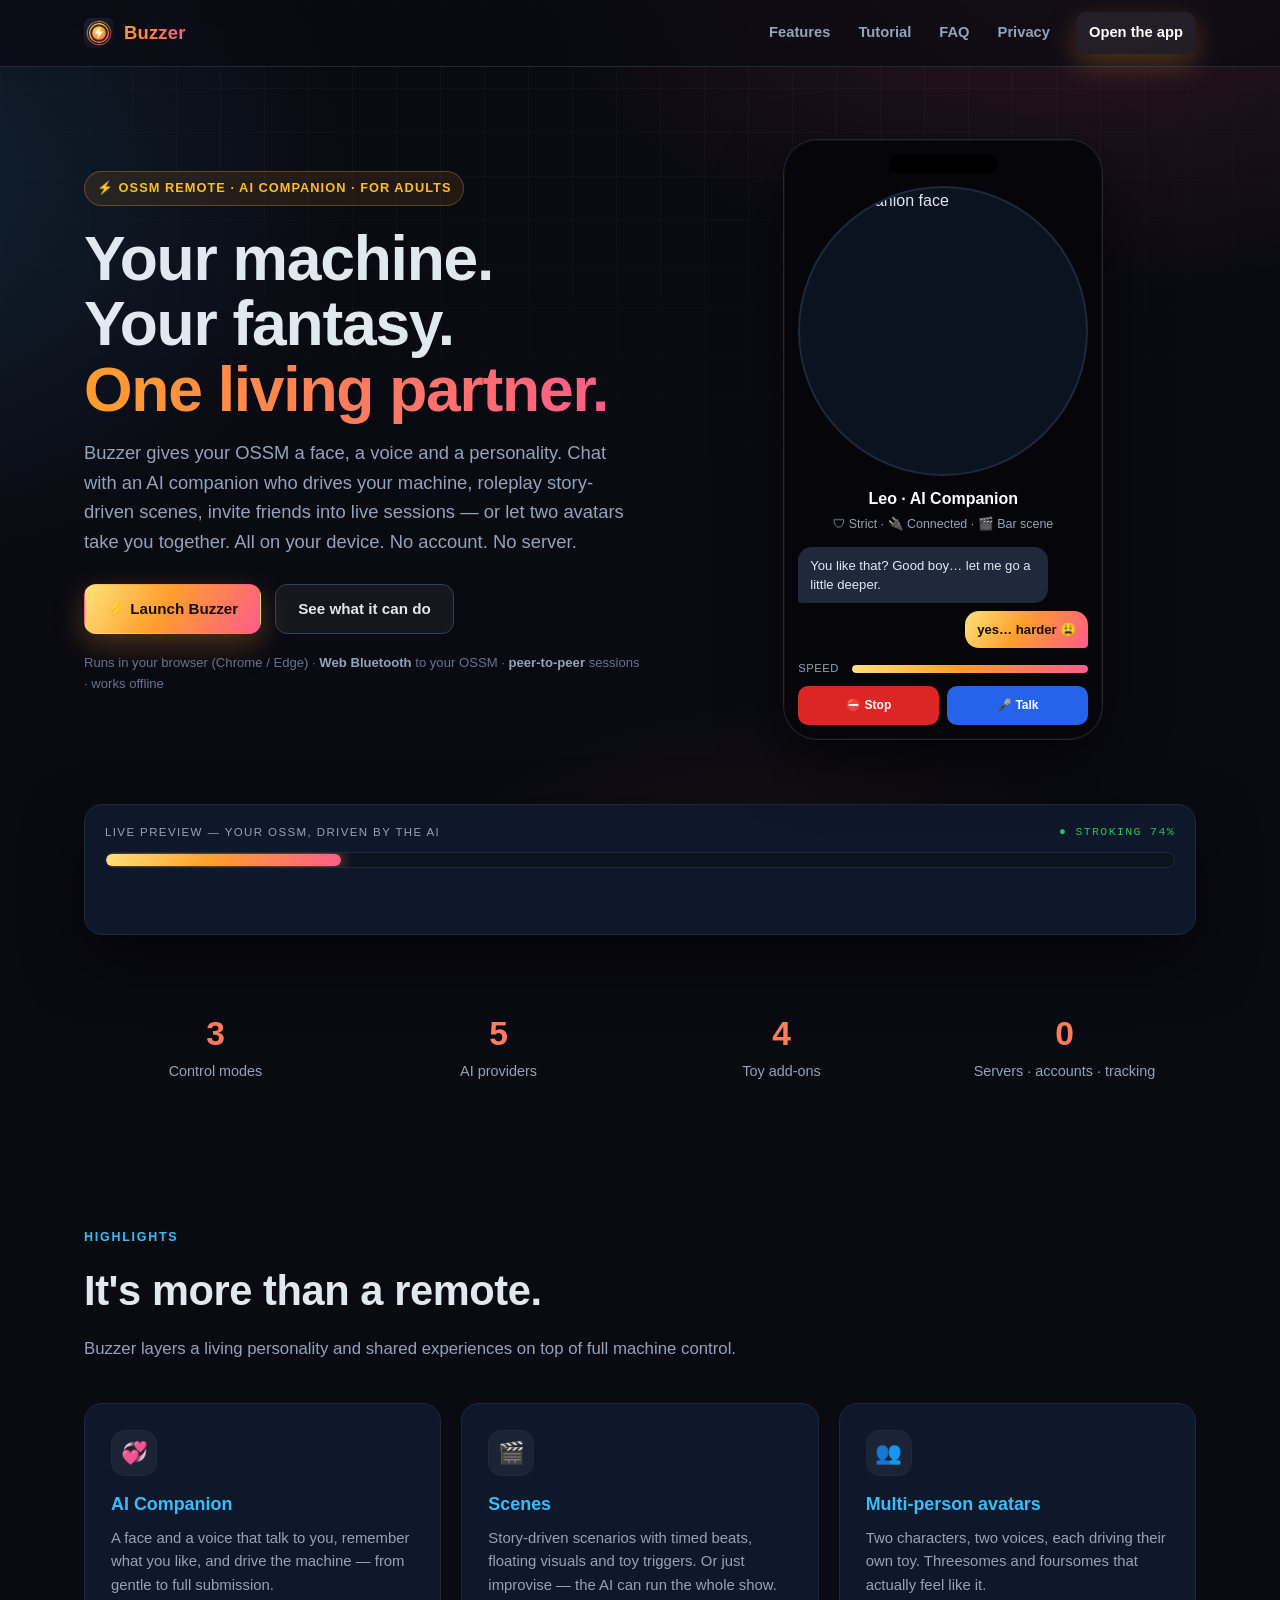
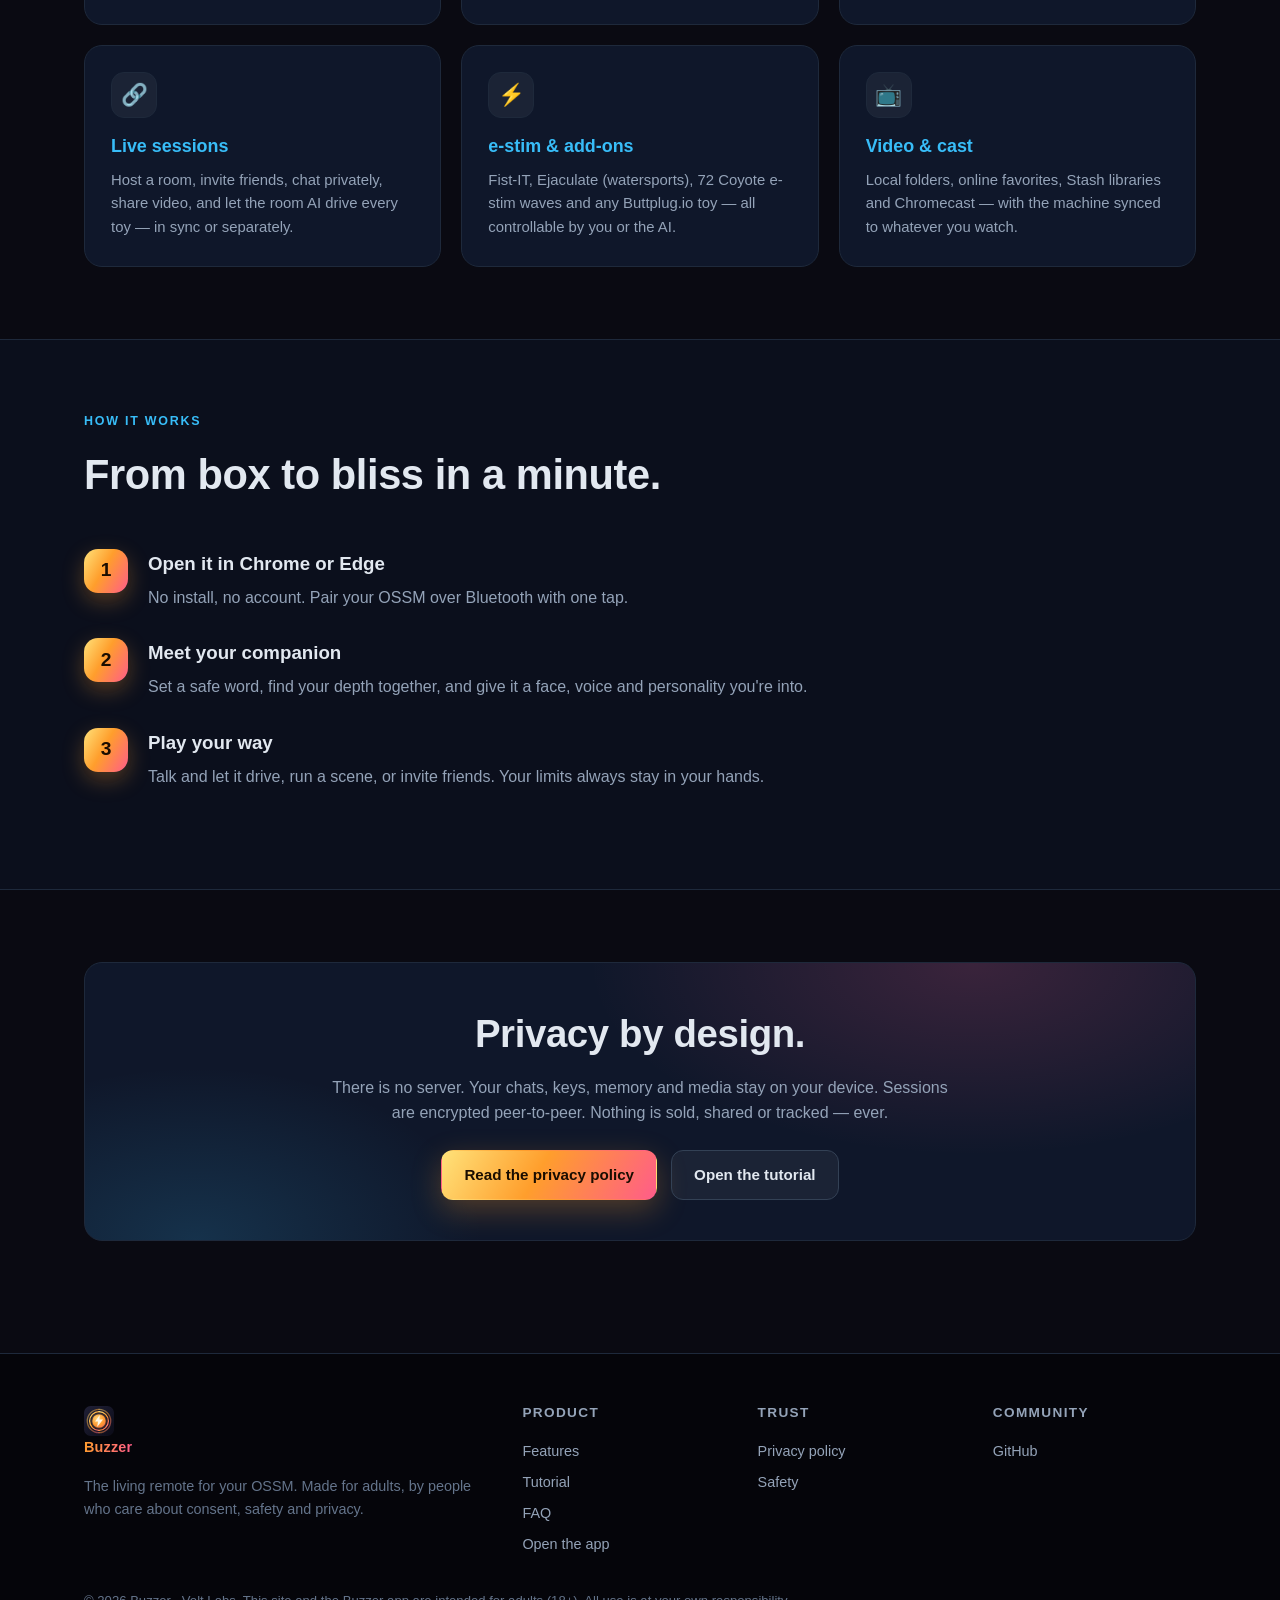
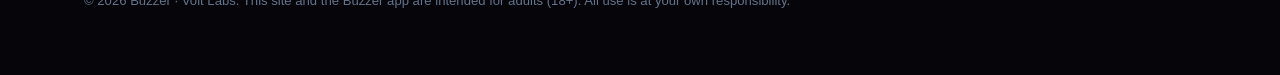
==== buzzer-home/index.html @ c7a8fff9 "Add Buzzer marketing site: landing, features, tutorial, FAQ, privacy" ====
<!DOCTYPE html>
<html lang="en">
<head>
<meta charset="UTF-8" />
<meta name="viewport" content="width=device-width, initial-scale=1.0" />
<meta name="theme-color" content="#0a0a12" />
<title>Buzzer — OSSM Remote · AI Companion · Scenes · Sessions</title>
<meta name="description" content="Buzzer turns your OSSM sex machine into a living partner — an AI companion with a face and voice, story-driven scenes, multi-person avatars, live sessions with friends, e-stim and more. Private, local, no server." />
<link rel="icon" href="assets/img/buzzer-icon.svg" type="image/svg+xml" />
<link rel="apple-touch-icon" href="assets/img/buzzer-icon-512x512.png" />
<link rel="stylesheet" href="assets/style.css" />
</head>
<body>
<div class="bg-aurora"></div>
<div class="bg-grid"></div>

<nav class="nav">
  <div class="nav-inner">
    <a class="brand" href="index.html">
      <img src="assets/img/buzzer-icon.svg" alt="Buzzer icon" />
      <span class="brand-text">Buzzer</span>
    </a>
    <div class="nav-links">
      <a href="features.html">Features</a>
      <a href="help.html">Tutorial</a>
      <a href="faq.html">FAQ</a>
      <a href="privacy.html">Privacy</a>
      <a class="btn btn-primary btn-sm nav-cta" href="../Buzzer/index.html">Open the app</a>
    </div>
    <button class="nav-toggle" type="button" aria-label="Menu">☰</button>
  </div>
</nav>

<header class="hero">
  <div class="wrap hero-grid">
    <div>
      <span class="eyebrow">⚡ OSSM remote · AI companion · for adults</span>
      <h1>Your machine.<br />Your fantasy.<br /><span class="grad">One living partner.</span></h1>
      <p class="lede">Buzzer gives your OSSM a face, a voice and a personality. Chat with an AI companion who drives your machine, roleplay story-driven scenes, invite friends into live sessions — or let two avatars take you together. All on your device. No account. No server.</p>
      <div class="hero-ctas">
        <a class="btn btn-primary" href="../Buzzer/index.html">⚡ Launch Buzzer</a>
        <a class="btn btn-ghost" href="features.html">See what it can do</a>
      </div>
      <p class="hero-note">Runs in your browser (Chrome / Edge) · <b>Web Bluetooth</b> to your OSSM · <b>peer-to-peer</b> sessions · works offline</p>
    </div>

    <div class="mock-stage">
      <div class="phone reveal in">
        <div class="notch"></div>
        <div class="mock-face">
          <img src="https://api.dicebear.com/9.x/lorelei/svg?seed=Noah&hairColor=f6d365&skinColor=ffd9b3&glassesProbability=0&hairAccessoriesProbability=0" alt="AI companion face" />
        </div>
        <div class="mock-name">Leo · AI Companion</div>
        <div class="mock-meta">🛡 Strict · 🔌 Connected · 🎬 Bar scene</div>
        <div class="mock-chat">
          <div class="bubble ai">You like that? Good boy… let me go a little deeper.</div>
          <div class="bubble me">yes… harder 😩</div>
        </div>
        <div class="mock-slider">
          <span class="lbl">Speed</span>
          <div class="mock-track"><div class="mock-fill"></div></div>
        </div>
        <div class="mock-btn-row">
          <div class="mock-btn stop">⛔ Stop</div>
          <div class="mock-btn go">🎤 Talk</div>
        </div>
      </div>
    </div>
  </div>
</header>

<!-- Animated "play session" attention grabber -->
<section class="wrap">
  <div class="rail-demo reveal">
    <div class="cap"><span>Live preview — your OSSM, driven by the AI</span><b>● stroking 74%</b></div>
    <div class="rail-track"><div class="rail-piston"></div></div>
    <div class="wave-row"><span></span><span></span><span></span><span></span><span></span><span></span><span></span><span></span><span></span><span></span><span></span><span></span><span></span><span></span><span></span><span></span><span></span><span></span><span></span><span></span><span></span><span></span><span></span><span></span><span></span><span></span><span></span><span></span><span></span><span></span><span></span><span></span><span></span><span></span><span></span><span></span><span></span><span></span><span></span><span></span></div>
  </div>
</section>

<section class="section">
  <div class="wrap">
    <div class="stat-strip reveal">
      <div class="stat"><div class="num">3</div><div class="lbl">Control modes</div></div>
      <div class="stat"><div class="num">5</div><div class="lbl">AI providers</div></div>
      <div class="stat"><div class="num">4</div><div class="lbl">Toy add-ons</div></div>
      <div class="stat"><div class="num">0</div><div class="lbl">Servers · accounts · tracking</div></div>
    </div>
  </div>
</section>

<section class="section">
  <div class="wrap">
    <div class="section-head reveal">
      <div class="kicker">Highlights</div>
      <h2>It's more than a remote.</h2>
      <p class="lede">Buzzer layers a living personality and shared experiences on top of full machine control.</p>
    </div>
    <div class="grid cols-3">
      <a class="card feature reveal" href="features.html#companion">
        <div class="ico">💞</div><h3>AI Companion</h3>
        <p>A face and a voice that talk to you, remember what you like, and drive the machine — from gentle to full submission.</p>
      </a>
      <a class="card feature reveal" href="features.html#scenes">
        <div class="ico">🎬</div><h3>Scenes</h3>
        <p>Story-driven scenarios with timed beats, floating visuals and toy triggers. Or just improvise — the AI can run the whole show.</p>
      </a>
      <a class="card feature reveal" href="features.html#cast">
        <div class="ico">👥</div><h3>Multi-person avatars</h3>
        <p>Two characters, two voices, each driving their own toy. Threesomes and foursomes that actually feel like it.</p>
      </a>
      <a class="card feature reveal" href="features.html#sessions">
        <div class="ico">🔗</div><h3>Live sessions</h3>
        <p>Host a room, invite friends, chat privately, share video, and let the room AI drive every toy — in sync or separately.</p>
      </a>
      <a class="card feature reveal" href="features.html#addons">
        <div class="ico">⚡</div><h3>e-stim &amp; add-ons</h3>
        <p>Fist-IT, Ejaculate (watersports), 72 Coyote e-stim waves and any Buttplug.io toy — all controllable by you or the AI.</p>
      </a>
      <a class="card feature reveal" href="features.html#video">
        <div class="ico">📺</div><h3>Video &amp; cast</h3>
        <p>Local folders, online favorites, Stash libraries and Chromecast — with the machine synced to whatever you watch.</p>
      </a>
    </div>
  </div>
</section>

<section class="section alt">
  <div class="wrap">
    <div class="section-head reveal">
      <div class="kicker">How it works</div>
      <h2>From box to bliss in a minute.</h2>
    </div>
    <div class="steps reveal">
      <div class="step"><h3>Open it in Chrome or Edge</h3><p>No install, no account. Pair your OSSM over Bluetooth with one tap.</p></div>
      <div class="step"><h3>Meet your companion</h3><p>Set a safe word, find your depth together, and give it a face, voice and personality you're into.</p></div>
      <div class="step"><h3>Play your way</h3><p>Talk and let it drive, run a scene, or invite friends. Your limits always stay in your hands.</p></div>
    </div>
  </div>
</section>

<section class="section">
  <div class="wrap">
    <div class="banner reveal">
      <h2>Privacy by design.</h2>
      <p>There is no server. Your chats, keys, memory and media stay on your device. Sessions are encrypted peer-to-peer. Nothing is sold, shared or tracked — ever.</p>
      <div class="hero-ctas" style="justify-content:center;">
        <a class="btn btn-primary" href="privacy.html">Read the privacy policy</a>
        <a class="btn btn-ghost" href="help.html">Open the tutorial</a>
      </div>
    </div>
  </div>
</section>

<footer class="footer">
  <div class="wrap">
    <div class="footer-grid">
      <div>
        <a class="brand" href="index.html"><img src="assets/img/buzzer-icon.svg" alt="Buzzer icon" /><span class="brand-text">Buzzer</span></a>
        <p style="color:#64748b;font-size:.9rem;max-width:30em;margin-top:12px;">The living remote for your OSSM. Made for adults, by people who care about consent, safety and privacy.</p>
      </div>
      <div>
        <h4>Product</h4>
        <a href="features.html">Features</a>
        <a href="help.html">Tutorial</a>
        <a href="faq.html">FAQ</a>
        <a href="../Buzzer/index.html">Open the app</a>
      </div>
      <div>
        <h4>Trust</h4>
        <a href="privacy.html">Privacy policy</a>
        <a href="faq.html#safety">Safety</a>
      </div>
      <div>
        <h4>Community</h4>
        <a href="https://github.com/MarcoB979/Buzzer" target="_blank" rel="noopener">GitHub</a>
      </div>
    </div>
    <div class="fine">© <span data-year>2026</span> Buzzer · Volt Labs. This site and the Buzzer app are intended for adults (18+). All use is at your own responsibility.</div>
  </div>
</footer>

<script src="assets/site.js"></script>
</body>
</html>
---- buzzer-home/assets/style.css ----
/* ============================================================================
   Buzzer — landing site stylesheet
   Same DNA as the app: dark, neon, rounded, glowing.
   ========================================================================== */

:root {
  --bg: #0a0a12;
  --bg-deep: #05050a;
  --panel: #0f172a;
  --panel-2: #111827;
  --border: #1e293b;
  --border-soft: #334155;
  --text: #e2e8f0;
  --muted: #94a3b8;
  --accent: #38bdf8;
  --blue: #2563eb;
  --amber: #fbbf24;
  --orange: #ff9e2c;
  --pink: #ff5c8a;
  --green: #22c55e;
  --red: #dc2626;
  --grad-brand: linear-gradient(120deg, #ffe27a 0%, #ff9e2c 45%, #ff5c8a 100%);
  --grad-text: linear-gradient(100deg, #ff9e2c 0%, #ff5c8a 100%);
  --radius: 18px;
  --radius-sm: 12px;
  --shadow: 0 24px 60px rgba(0, 0, 0, 0.6);
  --glow-blue: 0 0 24px rgba(56, 189, 248, 0.35);
  --glow-pink: 0 0 24px rgba(255, 92, 138, 0.35);
  --maxw: 1160px;
}

* { box-sizing: border-box; }
html { scroll-behavior: smooth; }

body {
  margin: 0;
  font-family: 'Segoe UI', Tahoma, Geneva, Verdana, sans-serif;
  background-color: var(--bg);
  color: var(--text);
  line-height: 1.6;
  -webkit-font-smoothing: antialiased;
  overflow-x: hidden;
}

/* Animated aurora background */
.bg-aurora {
  position: fixed;
  inset: 0;
  z-index: -2;
  background:
    radial-gradient(60rem 40rem at 85% -10%, rgba(255, 92, 138, 0.16), transparent 60%),
    radial-gradient(50rem 40rem at -10% 20%, rgba(56, 189, 248, 0.14), transparent 60%),
    radial-gradient(40rem 30rem at 60% 110%, rgba(255, 158, 44, 0.10), transparent 60%),
    var(--bg);
}
.bg-grid {
  position: fixed;
  inset: 0;
  z-index: -1;
  background-image:
    linear-gradient(rgba(255,255,255,0.025) 1px, transparent 1px),
    linear-gradient(90deg, rgba(255,255,255,0.025) 1px, transparent 1px);
  background-size: 44px 44px;
  mask-image: radial-gradient(ellipse 80% 60% at 50% 0%, #000 40%, transparent 100%);
}

a { color: var(--accent); text-decoration: none; }
a:hover { text-decoration: underline; }

.wrap { max-width: var(--maxw); margin: 0 auto; padding: 0 24px; }

/* ---------- Navigation ---------- */
.nav {
  position: sticky;
  top: 0;
  z-index: 50;
  backdrop-filter: blur(14px);
  -webkit-backdrop-filter: blur(14px);
  background: rgba(10, 10, 18, 0.72);
  border-bottom: 1px solid var(--border);
}
.nav-inner {
  max-width: var(--maxw);
  margin: 0 auto;
  padding: 12px 24px;
  display: flex;
  align-items: center;
  gap: 20px;
}
.brand {
  display: flex;
  align-items: center;
  gap: 10px;
  font-weight: 800;
  font-size: 1.15rem;
  color: #fff;
  letter-spacing: 0.2px;
  text-decoration: none;
}
.brand:hover { text-decoration: none; }
.brand img, .brand svg { height: 30px; width: 30px; display: block; }
.brand .mark { height: 34px; width: auto; }
.brand .brand-text {
  background: var(--grad-text);
  -webkit-background-clip: text;
  background-clip: text;
  color: transparent;
}
.nav-links {
  display: flex;
  gap: 4px;
  margin-left: auto;
  align-items: center;
}
.nav-links a {
  color: var(--muted);
  padding: 8px 12px;
  border-radius: 10px;
  font-size: 0.92rem;
  font-weight: 600;
}
.nav-links a:hover { color: #fff; background: rgba(255,255,255,0.06); text-decoration: none; }
.nav-links a.active { color: #fff; background: rgba(255,255,255,0.08); }
.nav-cta {
  margin-left: 10px;
}
.nav-toggle {
  display: none;
  margin-left: auto;
  background: rgba(255,255,255,0.06);
  border: 1px solid var(--border);
  color: #fff;
  border-radius: 10px;
  padding: 8px 12px;
  font-size: 1rem;
  cursor: pointer;
}

/* ---------- Buttons ---------- */
.btn {
  display: inline-flex;
  align-items: center;
  gap: 8px;
  padding: 12px 22px;
  border-radius: 12px;
  font-weight: 700;
  font-size: 0.95rem;
  border: 1px solid transparent;
  cursor: pointer;
  text-decoration: none;
  transition: transform 0.15s ease, box-shadow 0.2s ease, background 0.2s ease;
}
.btn:hover { text-decoration: none; transform: translateY(-2px); }
.btn-primary {
  background: var(--grad-brand);
  color: #1a0d00;
  box-shadow: 0 10px 30px rgba(255, 158, 44, 0.28);
}
.btn-primary:hover { box-shadow: 0 14px 36px rgba(255, 92, 138, 0.35); }
.btn-ghost {
  background: rgba(255,255,255,0.05);
  border-color: var(--border-soft);
  color: var(--text);
}
.btn-ghost:hover { background: rgba(255,255,255,0.1); }
.btn-sm { padding: 8px 16px; font-size: 0.85rem; border-radius: 10px; }

/* ---------- Hero ---------- */
.hero {
  padding: 72px 0 40px;
  position: relative;
}
.hero-grid {
  display: grid;
  grid-template-columns: 1.05fr 0.95fr;
  gap: 48px;
  align-items: center;
}
.eyebrow {
  display: inline-flex;
  align-items: center;
  gap: 8px;
  font-size: 0.8rem;
  font-weight: 700;
  letter-spacing: 0.08em;
  text-transform: uppercase;
  color: var(--amber);
  background: rgba(255, 158, 44, 0.1);
  border: 1px solid rgba(255, 158, 44, 0.3);
  padding: 6px 12px;
  border-radius: 999px;
}
.hero h1 {
  font-size: clamp(2.3rem, 5vw, 3.9rem);
  line-height: 1.05;
  margin: 20px 0 16px;
  font-weight: 900;
  letter-spacing: -0.02em;
}
.hero h1 .grad { background: var(--grad-text); -webkit-background-clip: text; background-clip: text; color: transparent; }
.hero .lede {
  font-size: 1.15rem;
  color: var(--muted);
  max-width: 34em;
  margin: 0 0 28px;
}
.hero-ctas { display: flex; gap: 14px; flex-wrap: wrap; }
.hero-note { margin-top: 18px; font-size: 0.82rem; color: #64748b; }
.hero-note b { color: var(--muted); }

/* ---------- Phone / device mockup ---------- */
.mock-stage { display: flex; justify-content: center; position: relative; }
.phone {
  width: min(320px, 80vw);
  background: var(--bg-deep);
  border: 1px solid var(--border);
  border-radius: 34px;
  padding: 14px;
  box-shadow: var(--shadow), 0 0 0 1px rgba(255,255,255,0.04) inset;
  position: relative;
}
.phone .notch {
  width: 108px; height: 20px; margin: 0 auto 12px;
  background: #000; border-radius: 999px;
}
.mock-face {
  aspect-ratio: 1 / 1;
  border-radius: 50%;
  background: #0b1220;
  display: flex; align-items: center; justify-content: center;
  overflow: hidden;
  border: 2px solid var(--border);
}
.mock-face img { width: 100%; height: 100%; object-fit: cover; }
.mock-name { text-align: center; font-weight: 700; margin: 10px 0 4px; color: #fff; }
.mock-meta { text-align: center; font-size: 0.78rem; color: var(--muted); margin-bottom: 12px; }
.mock-chat { display: flex; flex-direction: column; gap: 8px; margin-bottom: 12px; }
.bubble {
  max-width: 86%;
  padding: 9px 12px;
  border-radius: 14px;
  font-size: 0.82rem;
  line-height: 1.45;
}
.bubble.ai { background: #1e293b; color: #e2e8f0; border-bottom-left-radius: 4px; }
.bubble.me { background: var(--grad-brand); color: #1a0d00; align-self: flex-end; border-bottom-right-radius: 4px; font-weight: 600; }
.mock-slider { display: flex; align-items: center; gap: 10px; margin-bottom: 8px; }
.mock-slider .lbl { font-size: 0.7rem; color: var(--muted); width: 44px; text-transform: uppercase; letter-spacing: 0.05em; }
.mock-track { flex: 1; height: 8px; border-radius: 999px; background: #1e293b; position: relative; overflow: hidden; }
.mock-fill { position: absolute; inset: 0; border-radius: 999px; background: var(--grad-brand); transform-origin: left; animation: fill 3.2s ease-in-out infinite; }
.mock-btn-row { display: flex; gap: 8px; }
.mock-btn {
  flex: 1; text-align: center; padding: 9px; border-radius: 10px;
  font-size: 0.75rem; font-weight: 700; border: 1px solid var(--border);
}
.mock-btn.go { background: var(--blue); color: #fff; border-color: transparent; }
.mock-btn.stop { background: #dc2626; color: #fff; border-color: transparent; }

@keyframes fill {
  0%, 100% { transform: scaleX(0.25); }
  50% { transform: scaleX(0.92); }
}

/* Animated OSSM rail */
.rail-demo {
  margin-top: 24px;
  padding: 18px 20px;
  border-radius: var(--radius);
  background: var(--panel);
  border: 1px solid var(--border);
  box-shadow: var(--shadow);
}
.rail-demo .cap { font-size: 0.72rem; letter-spacing: 0.12em; text-transform: uppercase; color: var(--muted); margin-bottom: 10px; display: flex; justify-content: space-between; }
.rail-demo .cap b { color: var(--green); font-family: monospace; font-weight: 400; }
.rail-track {
  height: 16px; border-radius: 999px; background: #0b1220;
  border: 1px solid var(--border); position: relative; overflow: hidden;
}
.rail-piston {
  position: absolute; top: 1px; bottom: 1px; left: 0; width: 22%;
  border-radius: 999px;
  background: var(--grad-brand);
  box-shadow: 0 0 16px rgba(255, 158, 44, 0.7);
  animation: stroke 1.15s cubic-bezier(0.65, 0, 0.35, 1) infinite alternate;
}
@keyframes stroke {
  from { transform: translateX(0); }
  to { transform: translateX(355%); }
}
.wave-row { display: flex; align-items: flex-end; gap: 3px; height: 34px; margin-top: 14px; }
.wave-row span {
  flex: 1; border-radius: 3px; background: var(--grad-brand);
  opacity: 0.85; animation: wave 1s ease-in-out infinite alternate;
}
.wave-row span:nth-child(2n) { animation-duration: 0.7s; }
.wave-row span:nth-child(3n) { animation-duration: 1.3s; }
@keyframes wave { from { height: 15%; } to { height: 100%; } }

/* ---------- Sections ---------- */
.section { padding: 72px 0; }
.section.alt { background: rgba(15, 23, 42, 0.45); border-top: 1px solid var(--border); border-bottom: 1px solid var(--border); }
.section-head { max-width: 46em; margin-bottom: 40px; }
.kicker {
  font-size: 0.78rem; font-weight: 800; letter-spacing: 0.14em; text-transform: uppercase;
  color: var(--accent); margin-bottom: 10px;
}
.section h2 { font-size: clamp(1.7rem, 3.4vw, 2.6rem); margin: 0 0 12px; font-weight: 900; letter-spacing: -0.01em; }
.section p.lede { color: var(--muted); font-size: 1.05rem; margin: 0; }

.grid { display: grid; gap: 20px; }
.grid.cols-2 { grid-template-columns: repeat(2, 1fr); }
.grid.cols-3 { grid-template-columns: repeat(3, 1fr); }
.grid.cols-4 { grid-template-columns: repeat(4, 1fr); }

.card {
  background: var(--panel);
  border: 1px solid var(--border);
  border-radius: var(--radius);
  padding: 26px;
  position: relative;
  overflow: hidden;
  transition: transform 0.2s ease, border-color 0.2s ease, box-shadow 0.25s ease;
}
.card:hover { transform: translateY(-4px); border-color: var(--border-soft); box-shadow: var(--shadow); }
.card .ico {
  width: 46px; height: 46px; border-radius: 13px;
  display: flex; align-items: center; justify-content: center;
  font-size: 1.35rem; margin-bottom: 14px;
  background: rgba(255,255,255,0.05); border: 1px solid var(--border);
}
.card h3 { margin: 0 0 8px; font-size: 1.12rem; }
.card p { margin: 0; color: var(--muted); font-size: 0.93rem; }
.card .tag {
  display: inline-block; font-size: 0.7rem; font-weight: 700; padding: 3px 9px; border-radius: 999px;
  background: rgba(56, 189, 248, 0.12); color: var(--accent); margin-bottom: 12px;
}
.card.feature::after {
  content: ""; position: absolute; top: 0; left: 0; right: 0; height: 3px;
  background: var(--grad-brand); opacity: 0; transition: opacity 0.25s ease;
}
.card.feature:hover::after { opacity: 1; }

/* Stat strip */
.stat-strip {
  display: grid;
  grid-template-columns: repeat(4, 1fr);
  gap: 20px;
  text-align: center;
}
.stat .num {
  font-size: 2.1rem; font-weight: 900;
  background: var(--grad-text); -webkit-background-clip: text; background-clip: text; color: transparent;
}
.stat .lbl { color: var(--muted); font-size: 0.9rem; }

/* Steps */
.steps { counter-reset: step; }
.step {
  position: relative; padding-left: 64px; margin-bottom: 28px;
}
.step::before {
  counter-increment: step; content: counter(step);
  position: absolute; left: 0; top: 0;
  width: 44px; height: 44px; border-radius: 14px;
  display: flex; align-items: center; justify-content: center;
  font-weight: 900; font-size: 1.2rem; color: #1a0d00;
  background: var(--grad-brand);
  box-shadow: 0 8px 22px rgba(255, 158, 44, 0.3);
}
.step h3 { margin: 0 0 6px; }
.step p { margin: 0; color: var(--muted); }

/* ---------- Callout / banner ---------- */
.banner {
  border-radius: var(--radius);
  padding: 40px;
  background:
    radial-gradient(40rem 20rem at 80% 0%, rgba(255, 92, 138, 0.18), transparent 60%),
    radial-gradient(30rem 18rem at 10% 100%, rgba(56, 189, 248, 0.16), transparent 60%),
    var(--panel);
  border: 1px solid var(--border);
  text-align: center;
}
.banner h2 { font-size: clamp(1.6rem, 3.2vw, 2.4rem); margin: 0 0 10px; }
.banner p { color: var(--muted); max-width: 40em; margin: 0 auto 24px; }

/* ---------- FAQ ---------- */
.faq-item { border: 1px solid var(--border); border-radius: var(--radius-sm); background: var(--panel); margin-bottom: 12px; overflow: hidden; }
.faq-item summary {
  list-style: none; cursor: pointer; padding: 18px 22px;
  font-weight: 700; display: flex; justify-content: space-between; gap: 14px;
}
.faq-item summary::-webkit-details-marker { display: none; }
.faq-item summary::after { content: "+"; font-size: 1.3rem; color: var(--accent); transition: transform 0.2s ease; }
.faq-item[open] summary::after { transform: rotate(45deg); }
.faq-item .faq-body { padding: 0 22px 20px; color: var(--muted); }

/* ---------- Help / tutorial ---------- */
.toc {
  position: sticky; top: 84px;
  background: var(--panel); border: 1px solid var(--border); border-radius: var(--radius-sm);
  padding: 18px;
}
.toc a { display: block; padding: 5px 0; color: var(--muted); font-size: 0.9rem; }
.toc a:hover { color: #fff; text-decoration: none; }
.tutorial { max-width: 760px; }
.tutorial h2 { font-size: 1.6rem; margin: 44px 0 10px; padding-top: 14px; border-top: 1px solid var(--border); }
.tutorial h2:first-of-type { border-top: none; margin-top: 0; }
.tutorial h3 { margin: 26px 0 6px; }
.tutorial p, .tutorial li { color: #cbd5e1; }
.tutorial ul, .tutorial ol { padding-left: 22px; }
.tutorial code {
  font-family: 'Consolas', 'Cascadia Code', monospace;
  background: #0b1220; border: 1px solid var(--border);
  padding: 1px 6px; border-radius: 6px; font-size: 0.85em; color: var(--amber);
}
.callout {
  border-left: 3px solid var(--accent);
  background: rgba(56, 189, 248, 0.07);
  padding: 14px 18px; border-radius: 0 var(--radius-sm) var(--radius-sm) 0;
  margin: 18px 0; color: #cbd5e1; font-size: 0.93rem;
}
.callout.warn { border-color: var(--amber); background: rgba(251, 191, 36, 0.07); }
.callout.safe { border-color: var(--green); background: rgba(34, 197, 94, 0.07); }

/* ---------- Footer ---------- */
.footer {
  border-top: 1px solid var(--border);
  padding: 48px 0 64px;
  margin-top: 40px;
  background: var(--bg-deep);
}
.footer-grid { display: grid; grid-template-columns: 2fr 1fr 1fr 1fr; gap: 32px; }
.footer h4 { margin: 0 0 12px; font-size: 0.85rem; text-transform: uppercase; letter-spacing: 0.1em; color: var(--muted); }
.footer a { display: block; padding: 4px 0; color: #94a3b8; font-size: 0.9rem; }
.footer a:hover { color: #fff; text-decoration: none; }
.footer .fine { color: #64748b; font-size: 0.82rem; margin-top: 30px; }
.footer .fine a { display: inline; }

/* Reveal on scroll */
.reveal { opacity: 0; transform: translateY(18px); transition: opacity 0.6s ease, transform 0.6s ease; }
.reveal.in { opacity: 1; transform: none; }

/* ---------- Responsive ---------- */
@media (max-width: 920px) {
  .hero-grid { grid-template-columns: 1fr; gap: 32px; }
  .grid.cols-3, .grid.cols-4 { grid-template-columns: repeat(2, 1fr); }
  .stat-strip { grid-template-columns: repeat(2, 1fr); }
  .footer-grid { grid-template-columns: 1fr 1fr; }
  .nav-links {
    display: none; position: absolute; top: 100%; left: 0; right: 0;
    flex-direction: column; background: rgba(10,10,18,0.97);
    border-bottom: 1px solid var(--border); padding: 10px 24px 18px;
  }
  .nav-links.open { display: flex; }
  .nav-toggle { display: block; }
  .nav-cta { margin-left: 0; }
  .grid.cols-2 { grid-template-columns: 1fr; }
  .toc { position: static; margin-bottom: 24px; }
}
@media (max-width: 560px) {
  .grid.cols-3, .grid.cols-4, .grid.cols-2 { grid-template-columns: 1fr; }
  .stat-strip { grid-template-columns: 1fr 1fr; }
  .footer-grid { grid-template-columns: 1fr; }
  .section { padding: 52px 0; }
}
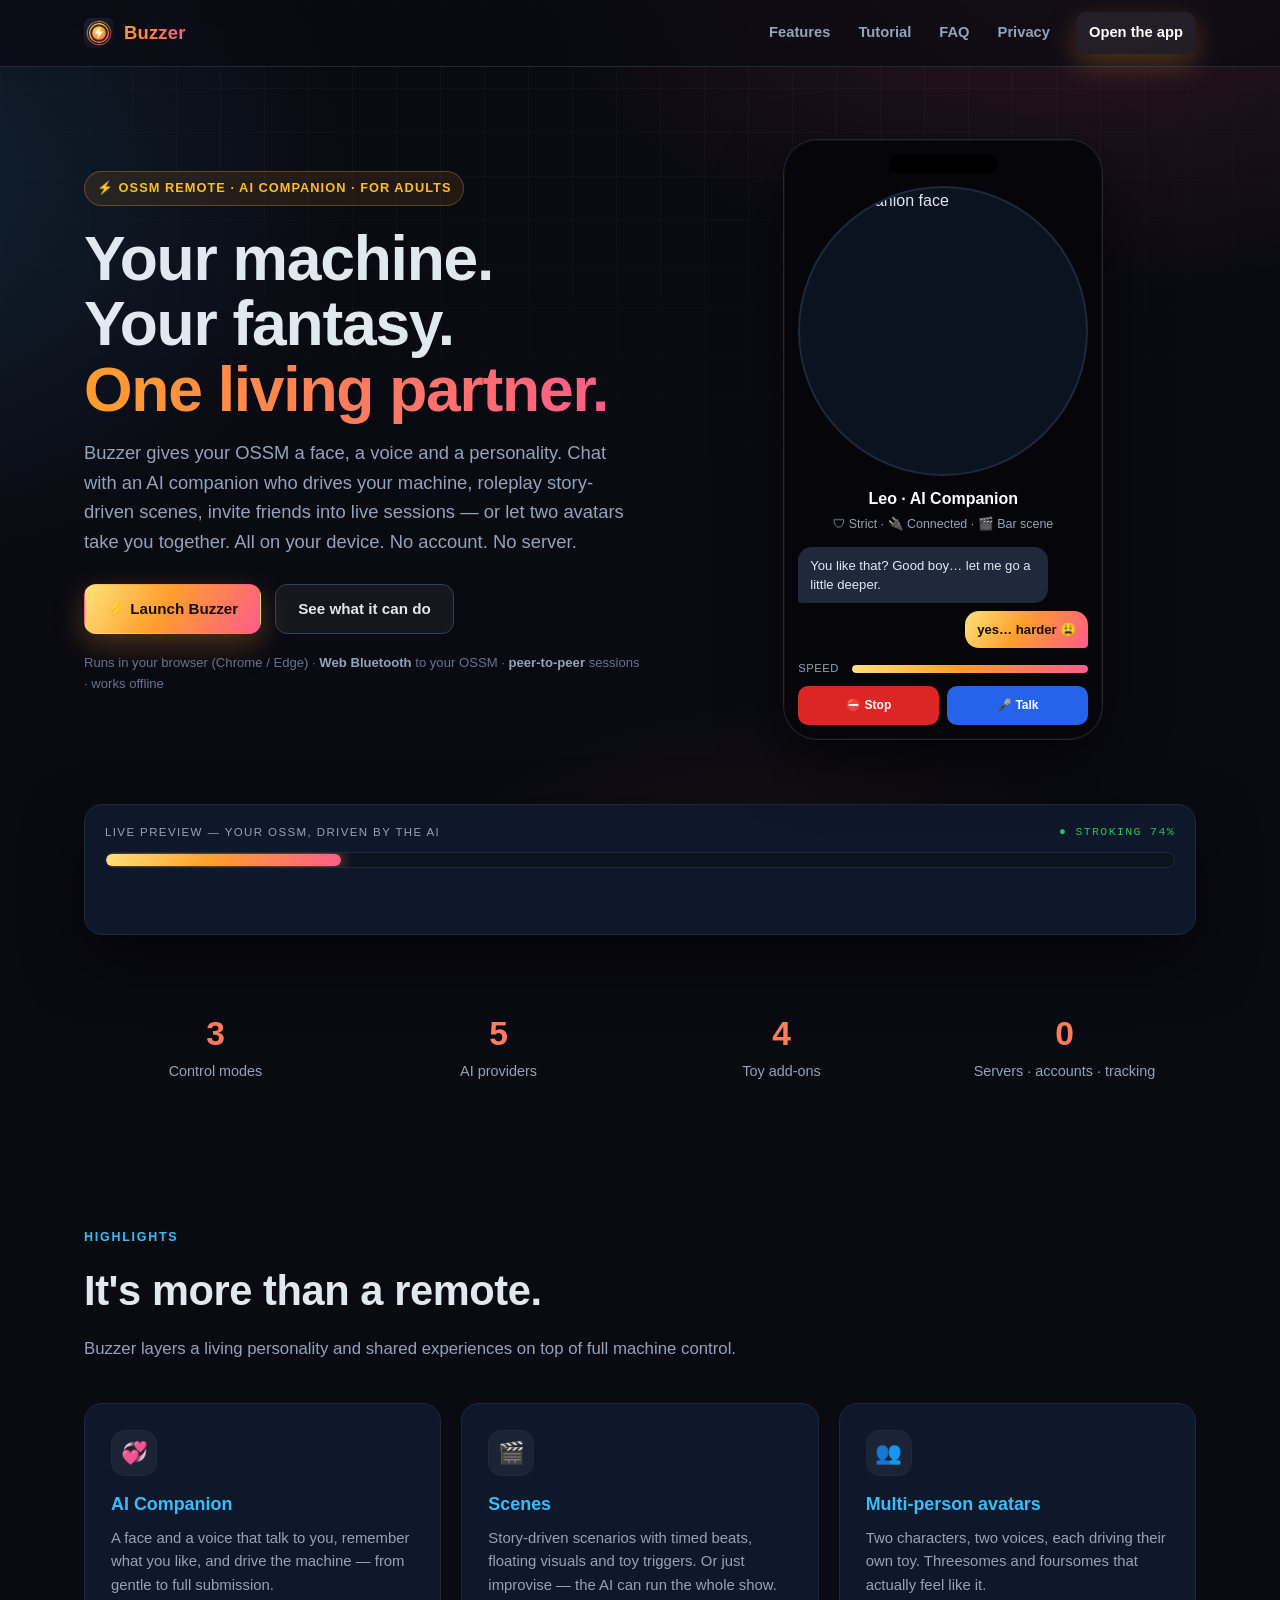
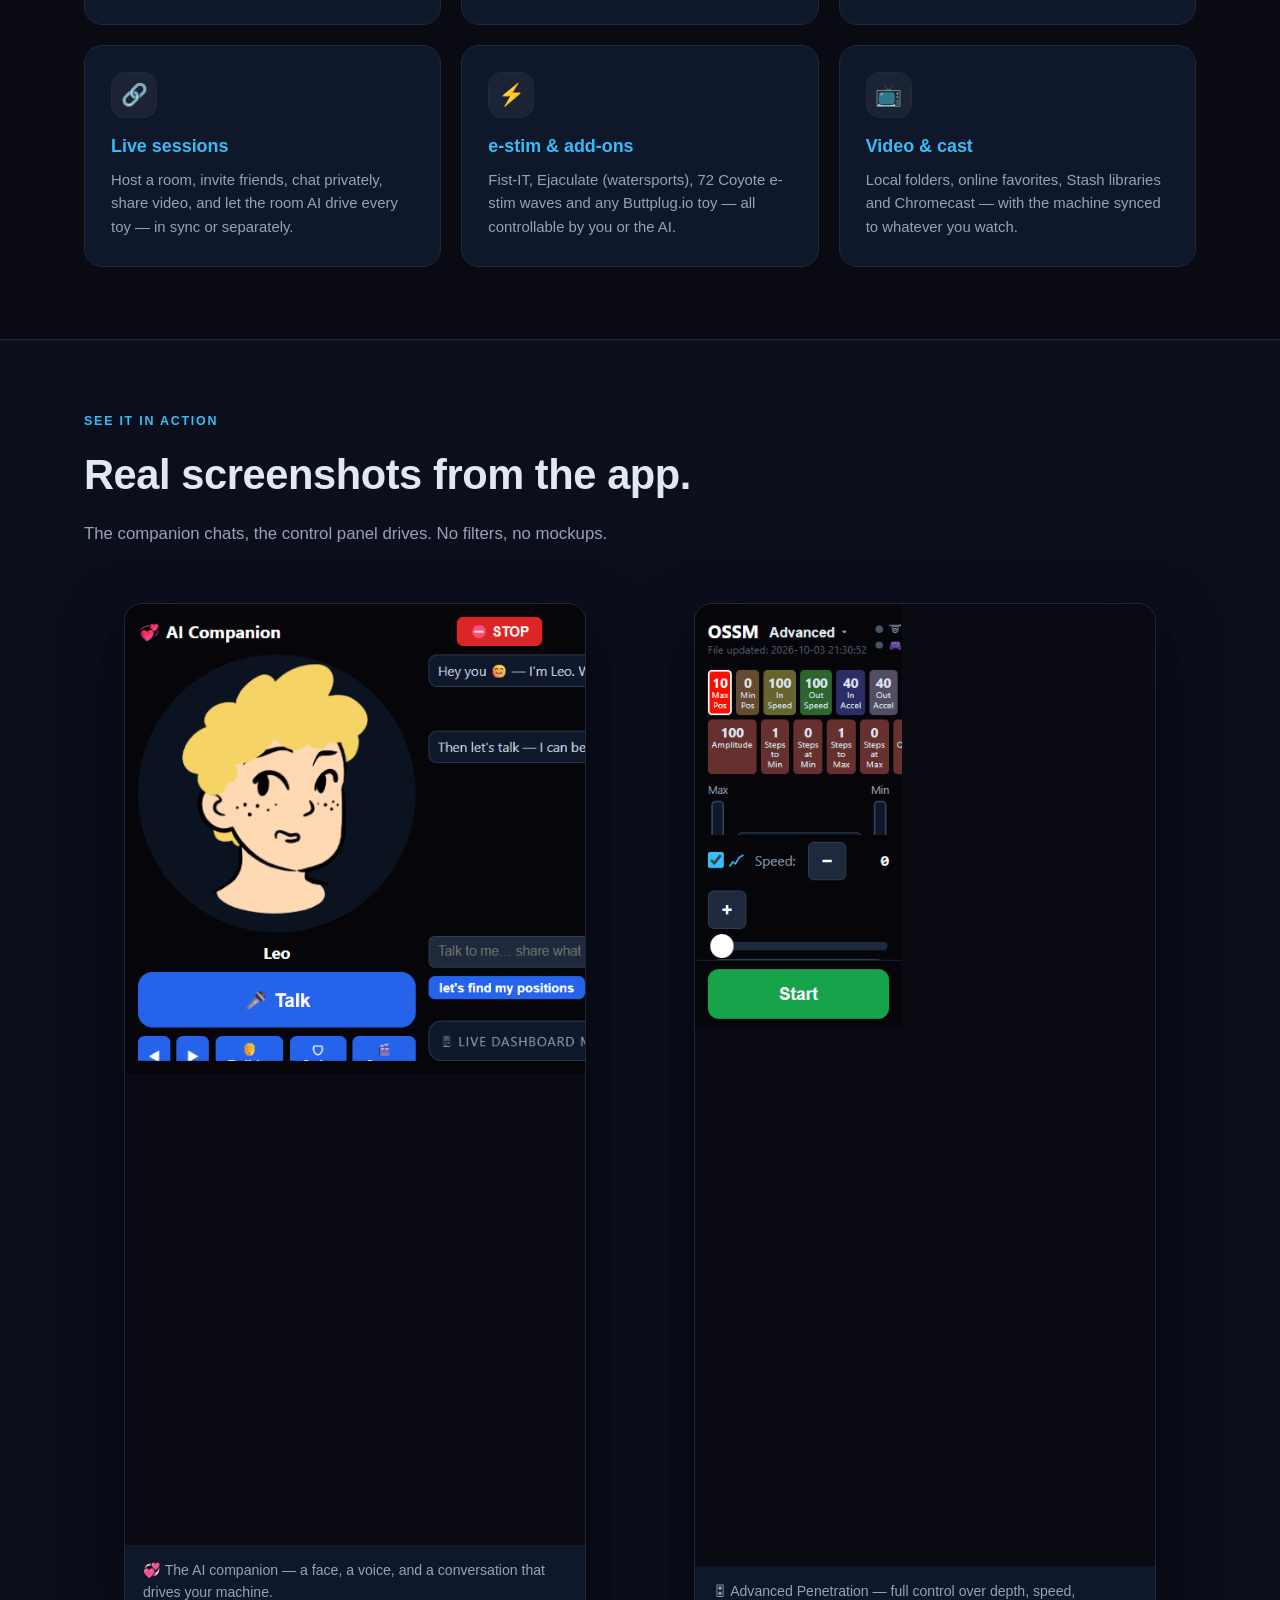
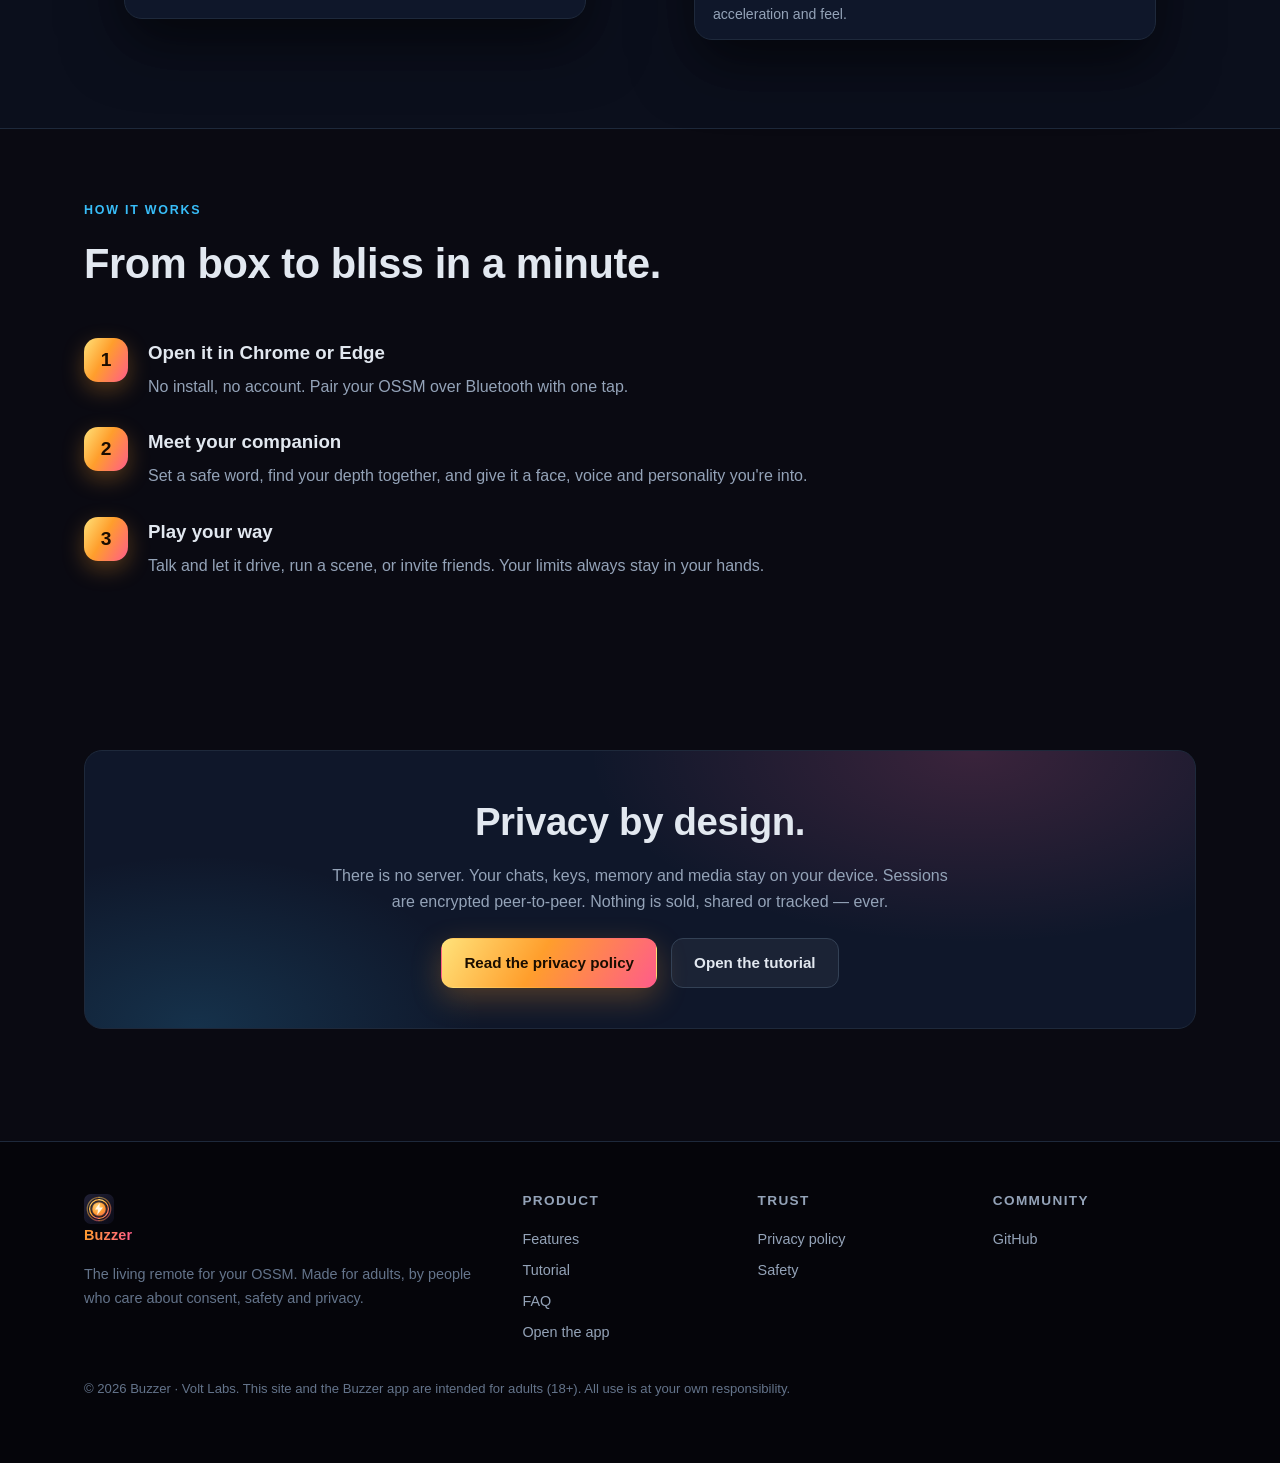
==== commit 8c56a879: "Add real app screenshots (SFW companion chat + control panel) and a gallery section" ====
--- a/buzzer-home/index.html
+++ b/buzzer-home/index.html
@@ -128,6 +128,26 @@
 <section class="section alt">
   <div class="wrap">
     <div class="section-head reveal">
+      <div class="kicker">See it in action</div>
+      <h2>Real screenshots from the app.</h2>
+      <p class="lede">The companion chats, the control panel drives. No filters, no mockups.</p>
+    </div>
+    <div class="gallery">
+      <figure class="shot reveal">
+        <img src="assets/img/screens/companion-chat.png" alt="Buzzer AI companion chat" loading="lazy" />
+        <figcaption class="cap">💞 The AI companion — a face, a voice, and a conversation that drives your machine.</figcaption>
+      </figure>
+      <figure class="shot reveal">
+        <img src="assets/img/screens/control-view.png" alt="Buzzer OSSM control panel" loading="lazy" />
+        <figcaption class="cap">🎛 Advanced Penetration — full control over depth, speed, acceleration and feel.</figcaption>
+      </figure>
+    </div>
+  </div>
+</section>
+
+<section class="section">
+  <div class="wrap">
+    <div class="section-head reveal">
       <div class="kicker">How it works</div>
       <h2>From box to bliss in a minute.</h2>
     </div>
--- a/buzzer-home/assets/style.css
+++ b/buzzer-home/assets/style.css
@@ -423,6 +423,13 @@
 .callout.warn { border-color: var(--amber); background: rgba(251, 191, 36, 0.07); }
 .callout.safe { border-color: var(--green); background: rgba(34, 197, 94, 0.07); }
 
+/* Screenshot gallery */
+.gallery { display: grid; grid-template-columns: repeat(2, 1fr); gap: 28px; align-items: start; }
+.shot { border-radius: var(--radius); overflow: hidden; border: 1px solid var(--border); box-shadow: var(--shadow); background: var(--panel); }
+.shot img { width: 100%; display: block; }
+.shot .cap { padding: 14px 18px; font-size: 0.88rem; color: var(--muted); }
+@media (max-width: 720px) { .gallery { grid-template-columns: 1fr; } }
+
 /* ---------- Footer ---------- */
 .footer {
   border-top: 1px solid var(--border);
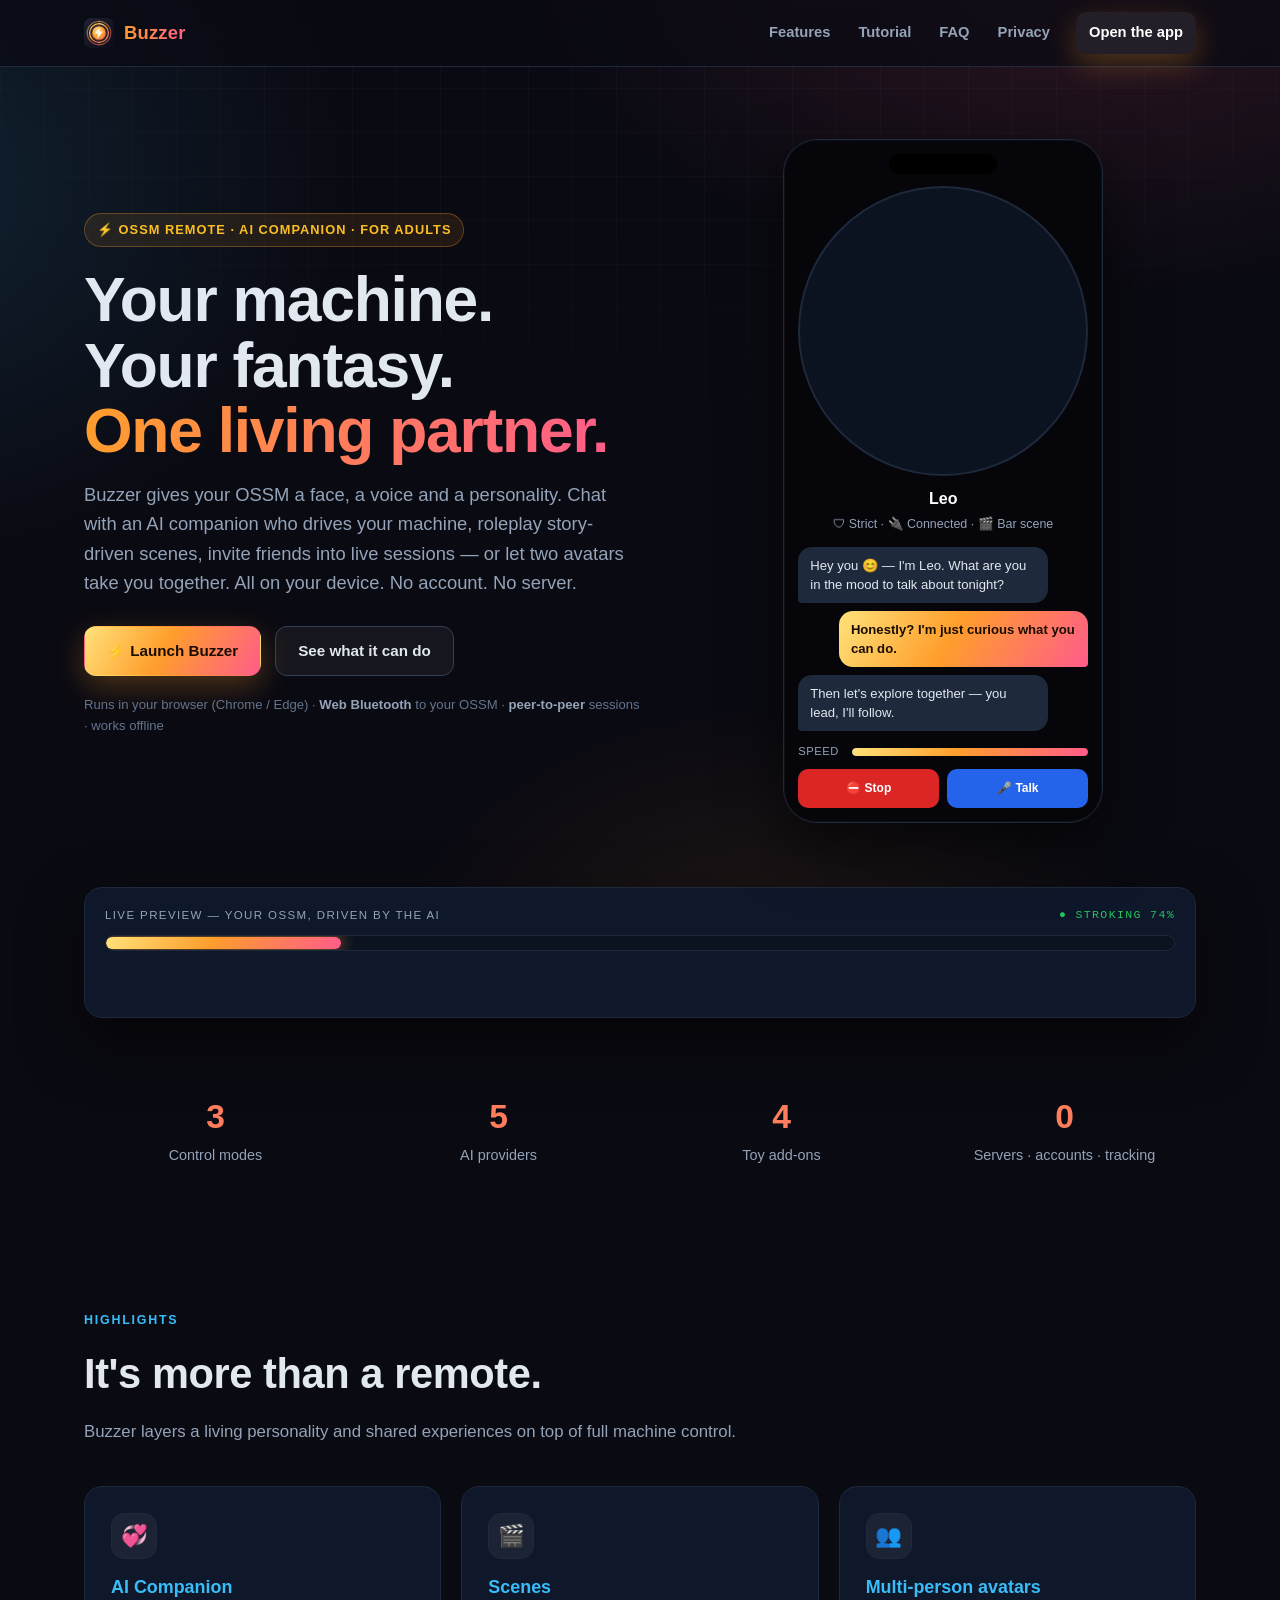
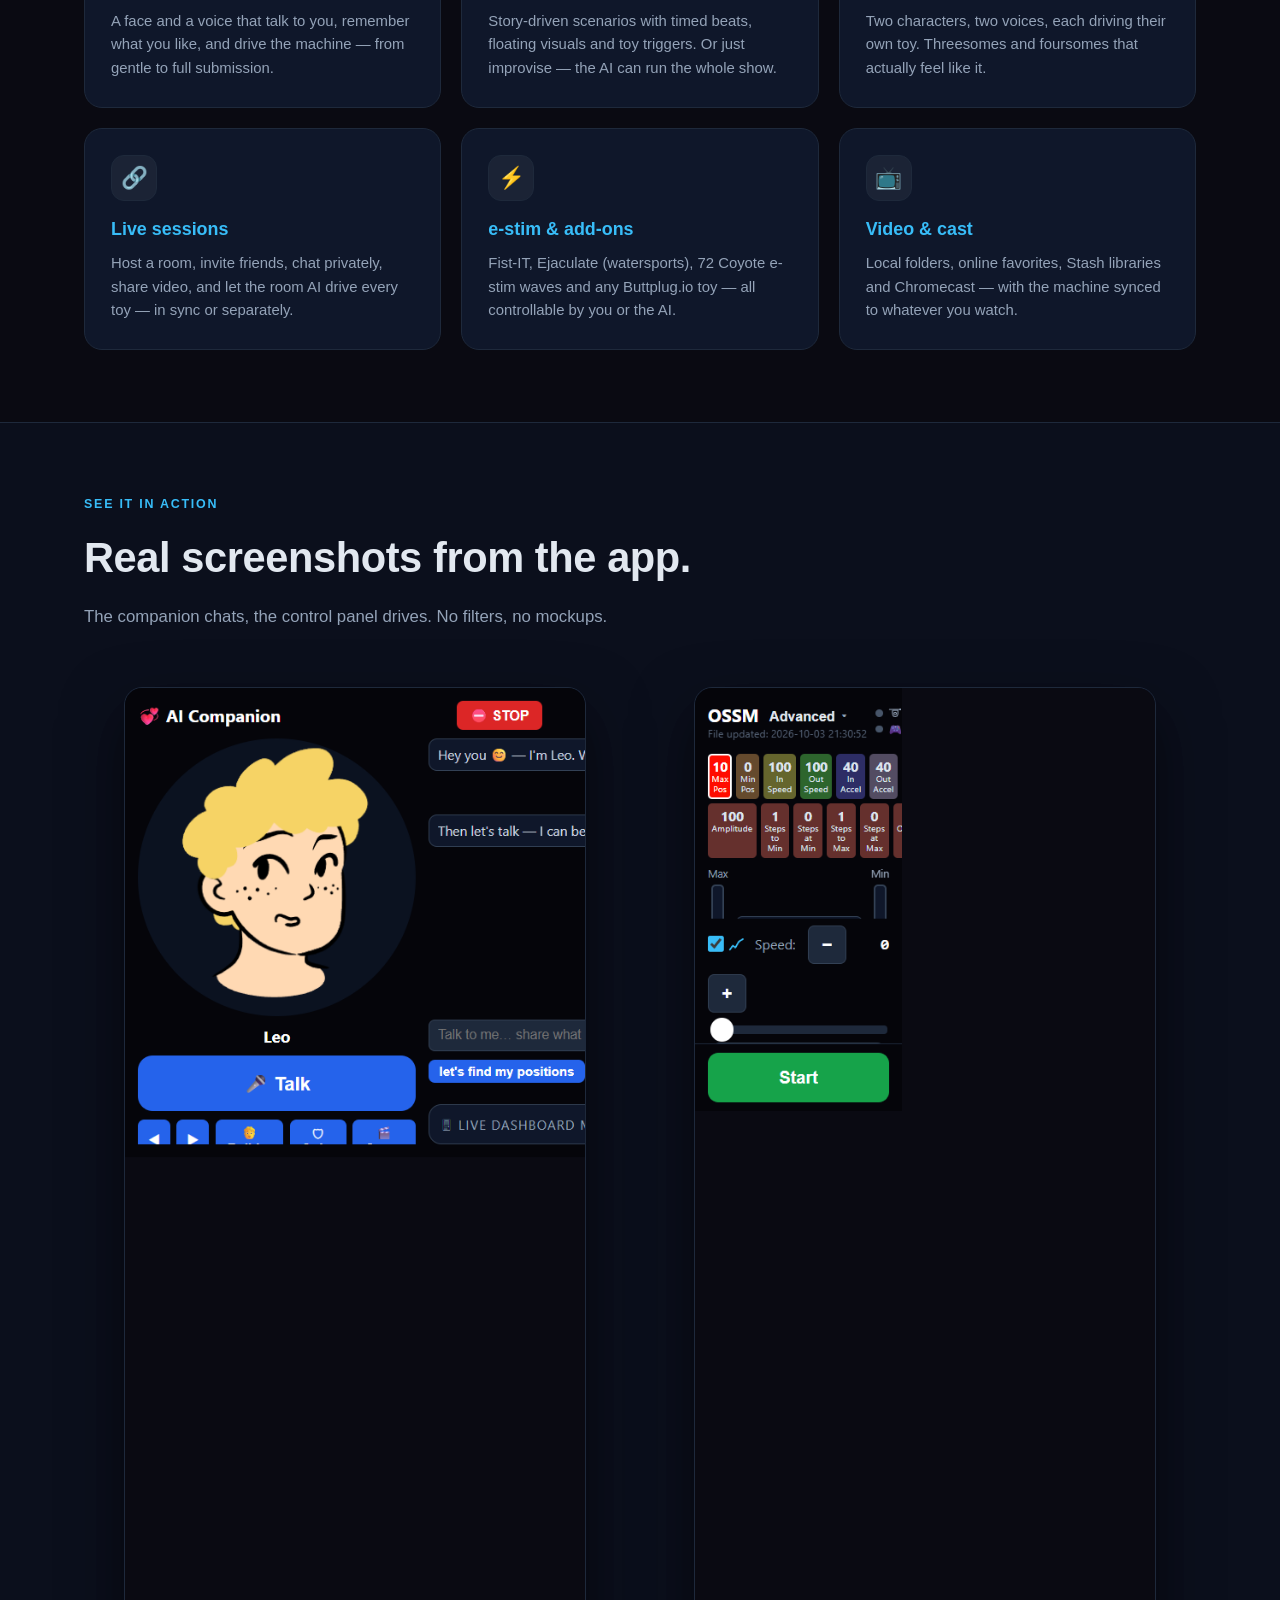
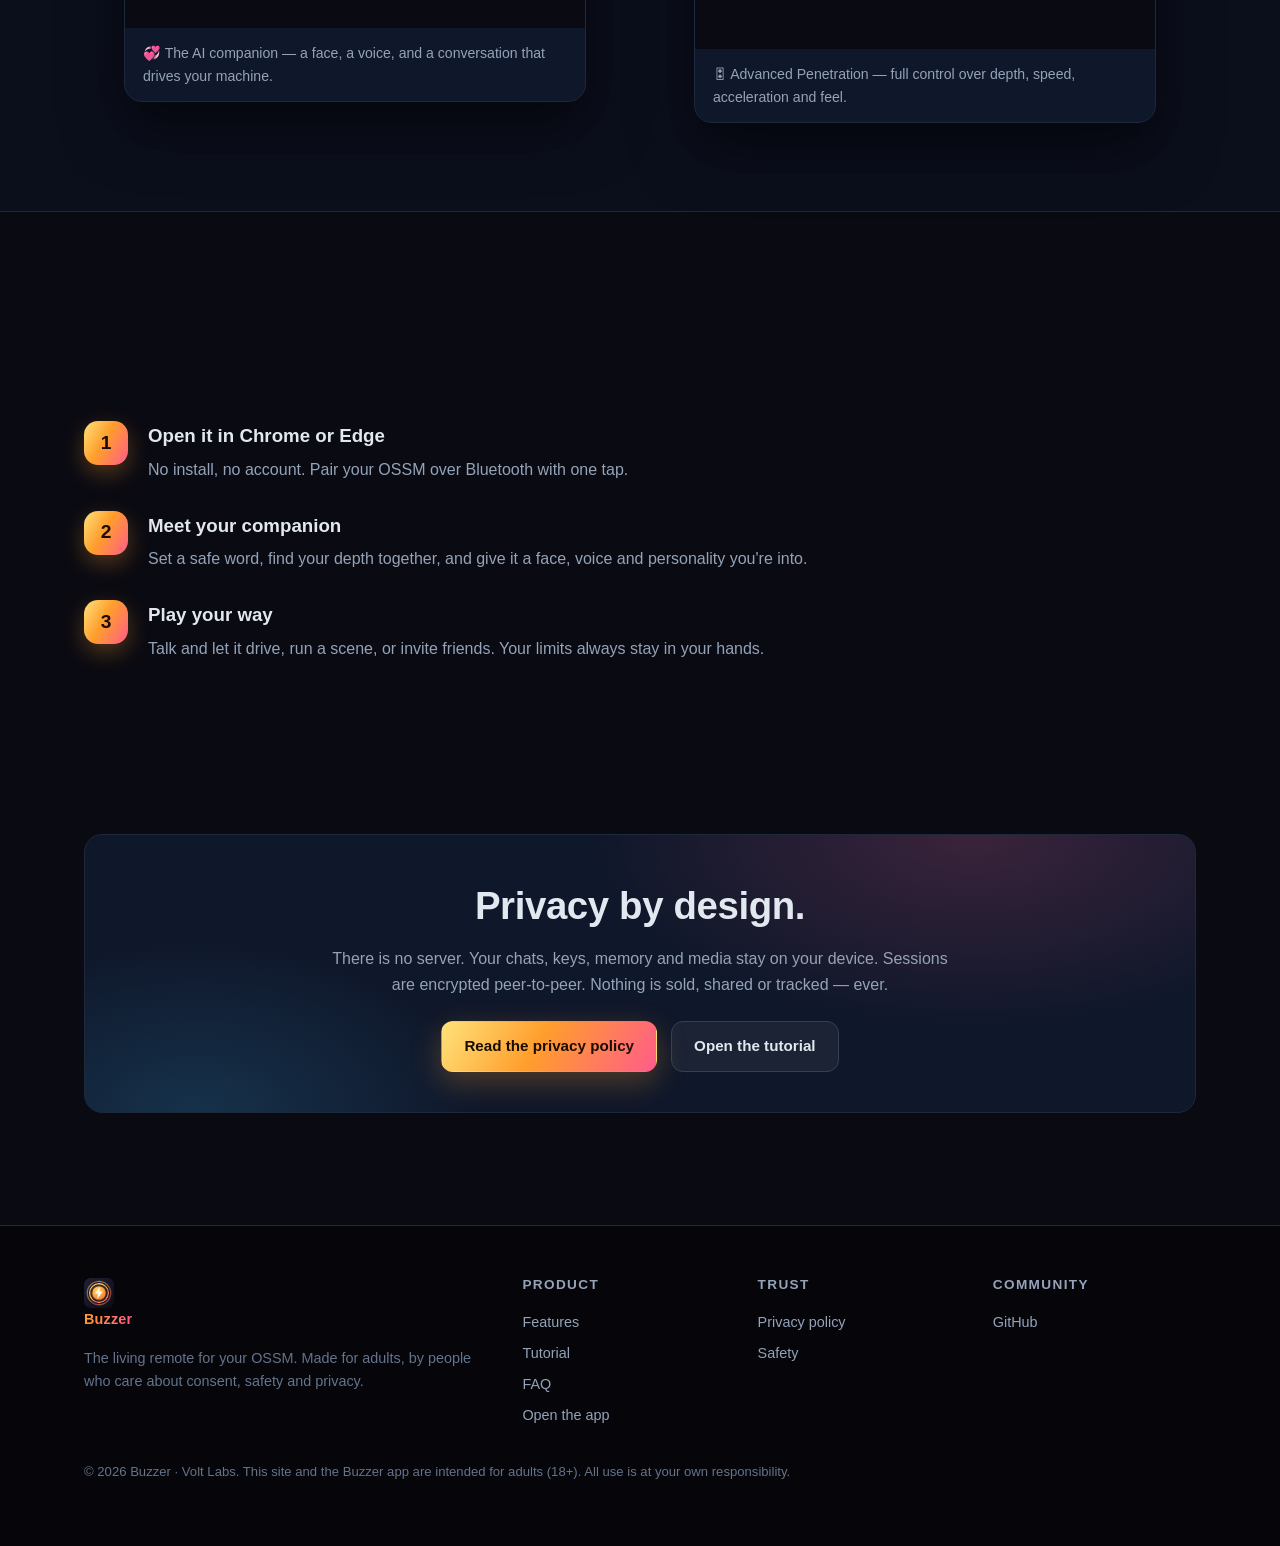
==== commit f9919146: "SFW hero chat + avatar slideshow on landing and unique avatars per page" ====
--- a/buzzer-home/index.html
+++ b/buzzer-home/index.html
@@ -25,7 +25,7 @@
       <a href="help.html">Tutorial</a>
       <a href="faq.html">FAQ</a>
       <a href="privacy.html">Privacy</a>
-      <a class="btn btn-primary btn-sm nav-cta" href="../Buzzer/index.html">Open the app</a>
+      <a class="btn btn-primary btn-sm nav-cta" href="../index.html">Open the app</a>
     </div>
     <button class="nav-toggle" type="button" aria-label="Menu">☰</button>
   </div>
@@ -38,7 +38,7 @@
       <h1>Your machine.<br />Your fantasy.<br /><span class="grad">One living partner.</span></h1>
       <p class="lede">Buzzer gives your OSSM a face, a voice and a personality. Chat with an AI companion who drives your machine, roleplay story-driven scenes, invite friends into live sessions — or let two avatars take you together. All on your device. No account. No server.</p>
       <div class="hero-ctas">
-        <a class="btn btn-primary" href="../Buzzer/index.html">⚡ Launch Buzzer</a>
+        <a class="btn btn-primary" href="../index.html">⚡ Launch Buzzer</a>
         <a class="btn btn-ghost" href="features.html">See what it can do</a>
       </div>
       <p class="hero-note">Runs in your browser (Chrome / Edge) · <b>Web Bluetooth</b> to your OSSM · <b>peer-to-peer</b> sessions · works offline</p>
@@ -48,13 +48,14 @@
       <div class="phone reveal in">
         <div class="notch"></div>
         <div class="mock-face">
-          <img src="https://api.dicebear.com/9.x/lorelei/svg?seed=Noah&hairColor=f6d365&skinColor=ffd9b3&glassesProbability=0&hairAccessoriesProbability=0" alt="AI companion face" />
-        </div>
-        <div class="mock-name">Leo · AI Companion</div>
+          <img id="heroAvatar" src="assets/img/avatars/avatar-1.jpeg" alt="AI companion face" />
+        </div>
+        <div class="mock-name" id="heroAvatarName">Leo</div>
         <div class="mock-meta">🛡 Strict · 🔌 Connected · 🎬 Bar scene</div>
         <div class="mock-chat">
-          <div class="bubble ai">You like that? Good boy… let me go a little deeper.</div>
-          <div class="bubble me">yes… harder 😩</div>
+          <div class="bubble ai">Hey you 😊 — I'm Leo. What are you in the mood to talk about tonight?</div>
+          <div class="bubble me">Honestly? I'm just curious what you can do.</div>
+          <div class="bubble ai">Then let's explore together — you lead, I'll follow.</div>
         </div>
         <div class="mock-slider">
           <span class="lbl">Speed</span>
@@ -184,7 +185,7 @@
         <a href="features.html">Features</a>
         <a href="help.html">Tutorial</a>
         <a href="faq.html">FAQ</a>
-        <a href="../Buzzer/index.html">Open the app</a>
+        <a href="../index.html">Open the app</a>
       </div>
       <div>
         <h4>Trust</h4>
--- a/buzzer-home/assets/style.css
+++ b/buzzer-home/assets/style.css
@@ -430,6 +430,16 @@
 .shot .cap { padding: 14px 18px; font-size: 0.88rem; color: var(--muted); }
 @media (max-width: 720px) { .gallery { grid-template-columns: 1fr; } }
 
+/* Page avatar (unique per page) */
+.page-avatar {
+  width: 84px; height: 84px; border-radius: 50%;
+  object-fit: cover; display: block; margin-bottom: 18px;
+  border: 2px solid var(--border-soft);
+  box-shadow: 0 0 0 4px rgba(255,255,255,0.04), 0 12px 30px rgba(0,0,0,0.5);
+}
+.page-avatar.icon { object-fit: contain; padding: 16px; background: var(--panel); }
+#heroAvatar { transition: opacity 0.25s ease; }
+
 /* ---------- Footer ---------- */
 .footer {
   border-top: 1px solid var(--border);
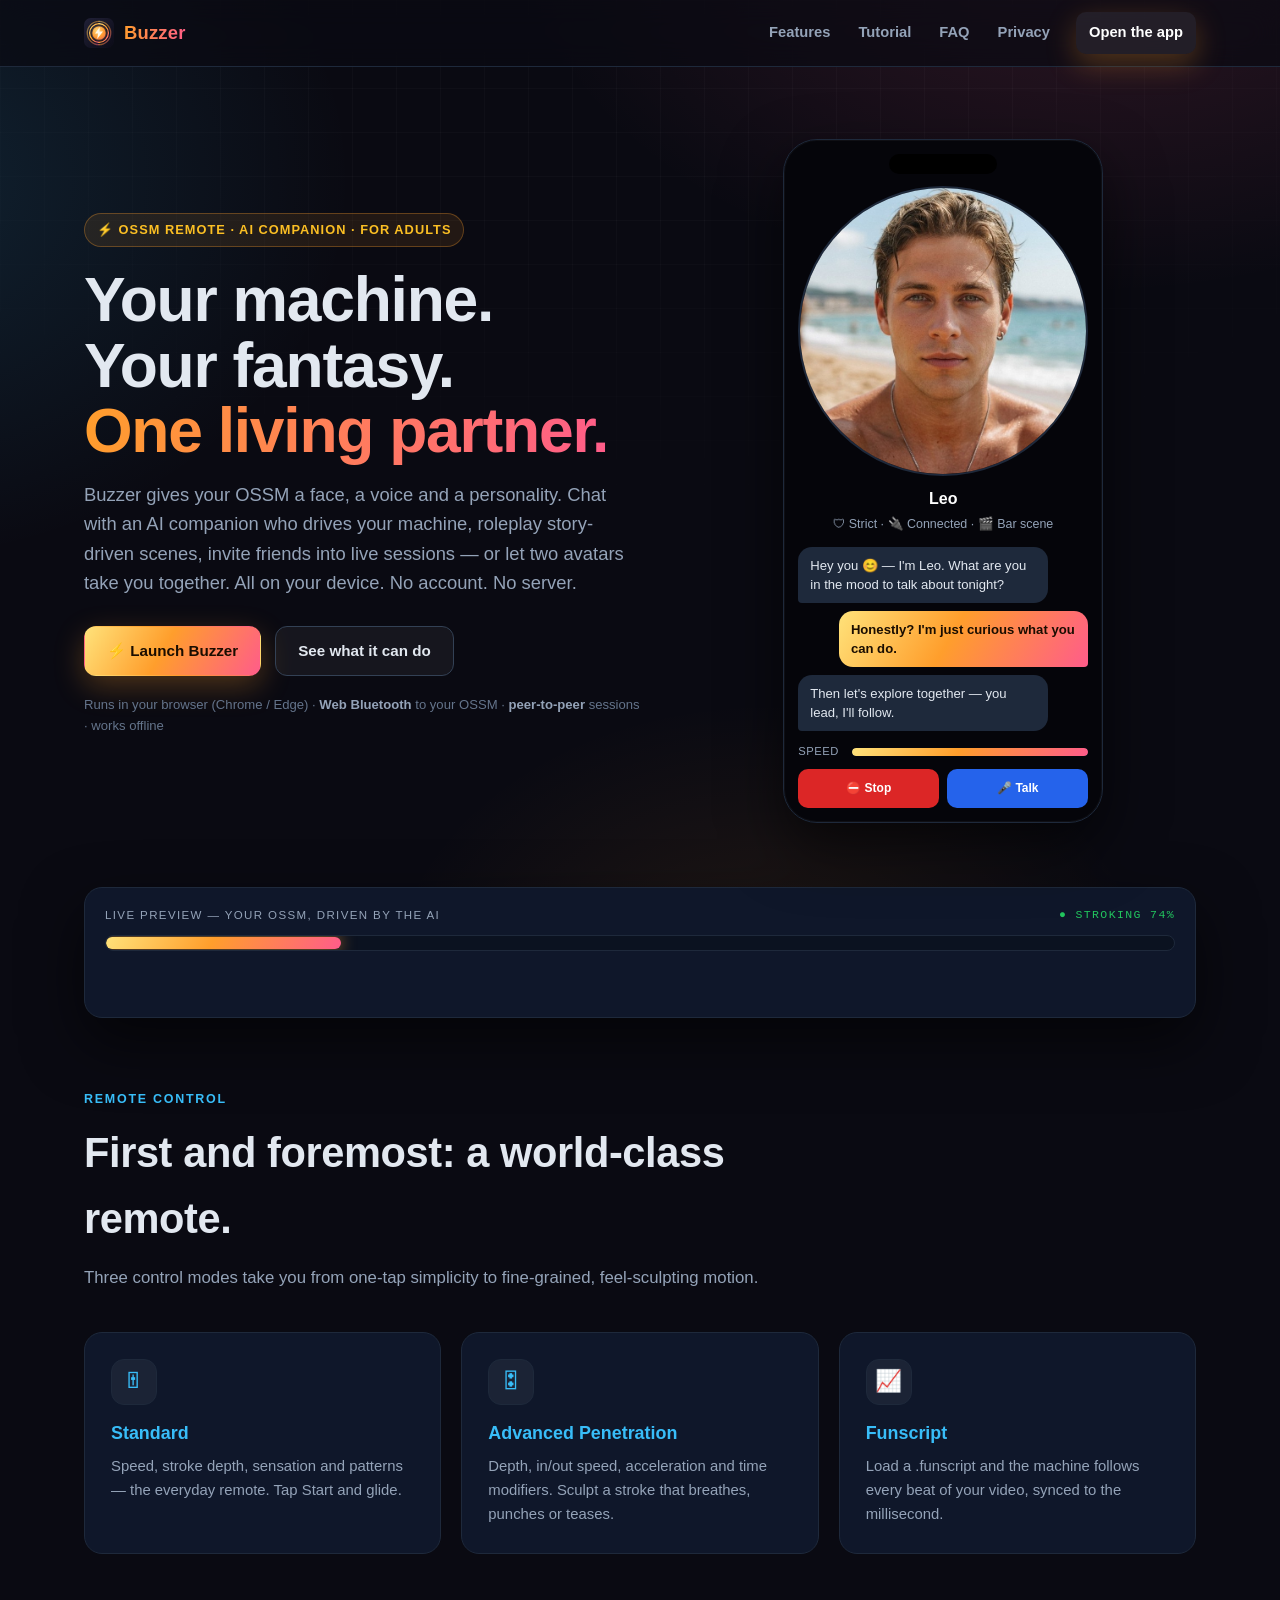
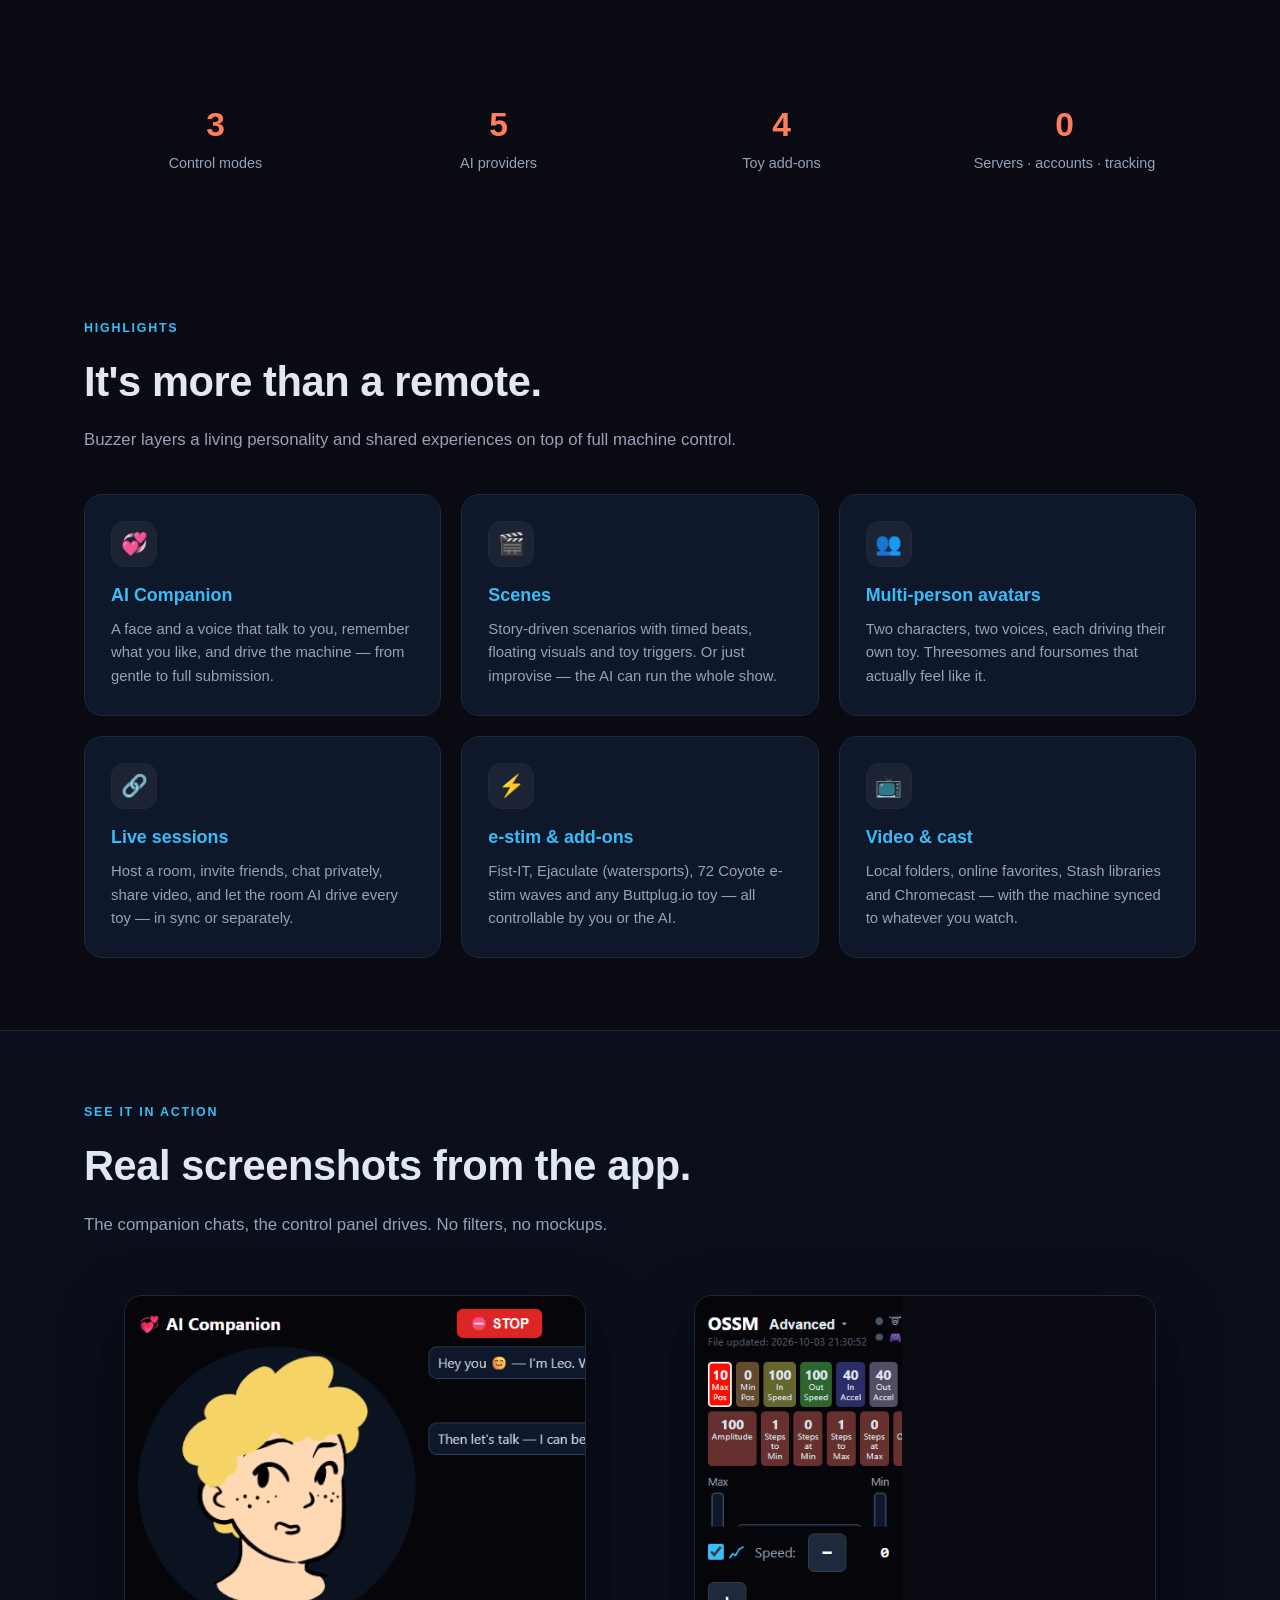
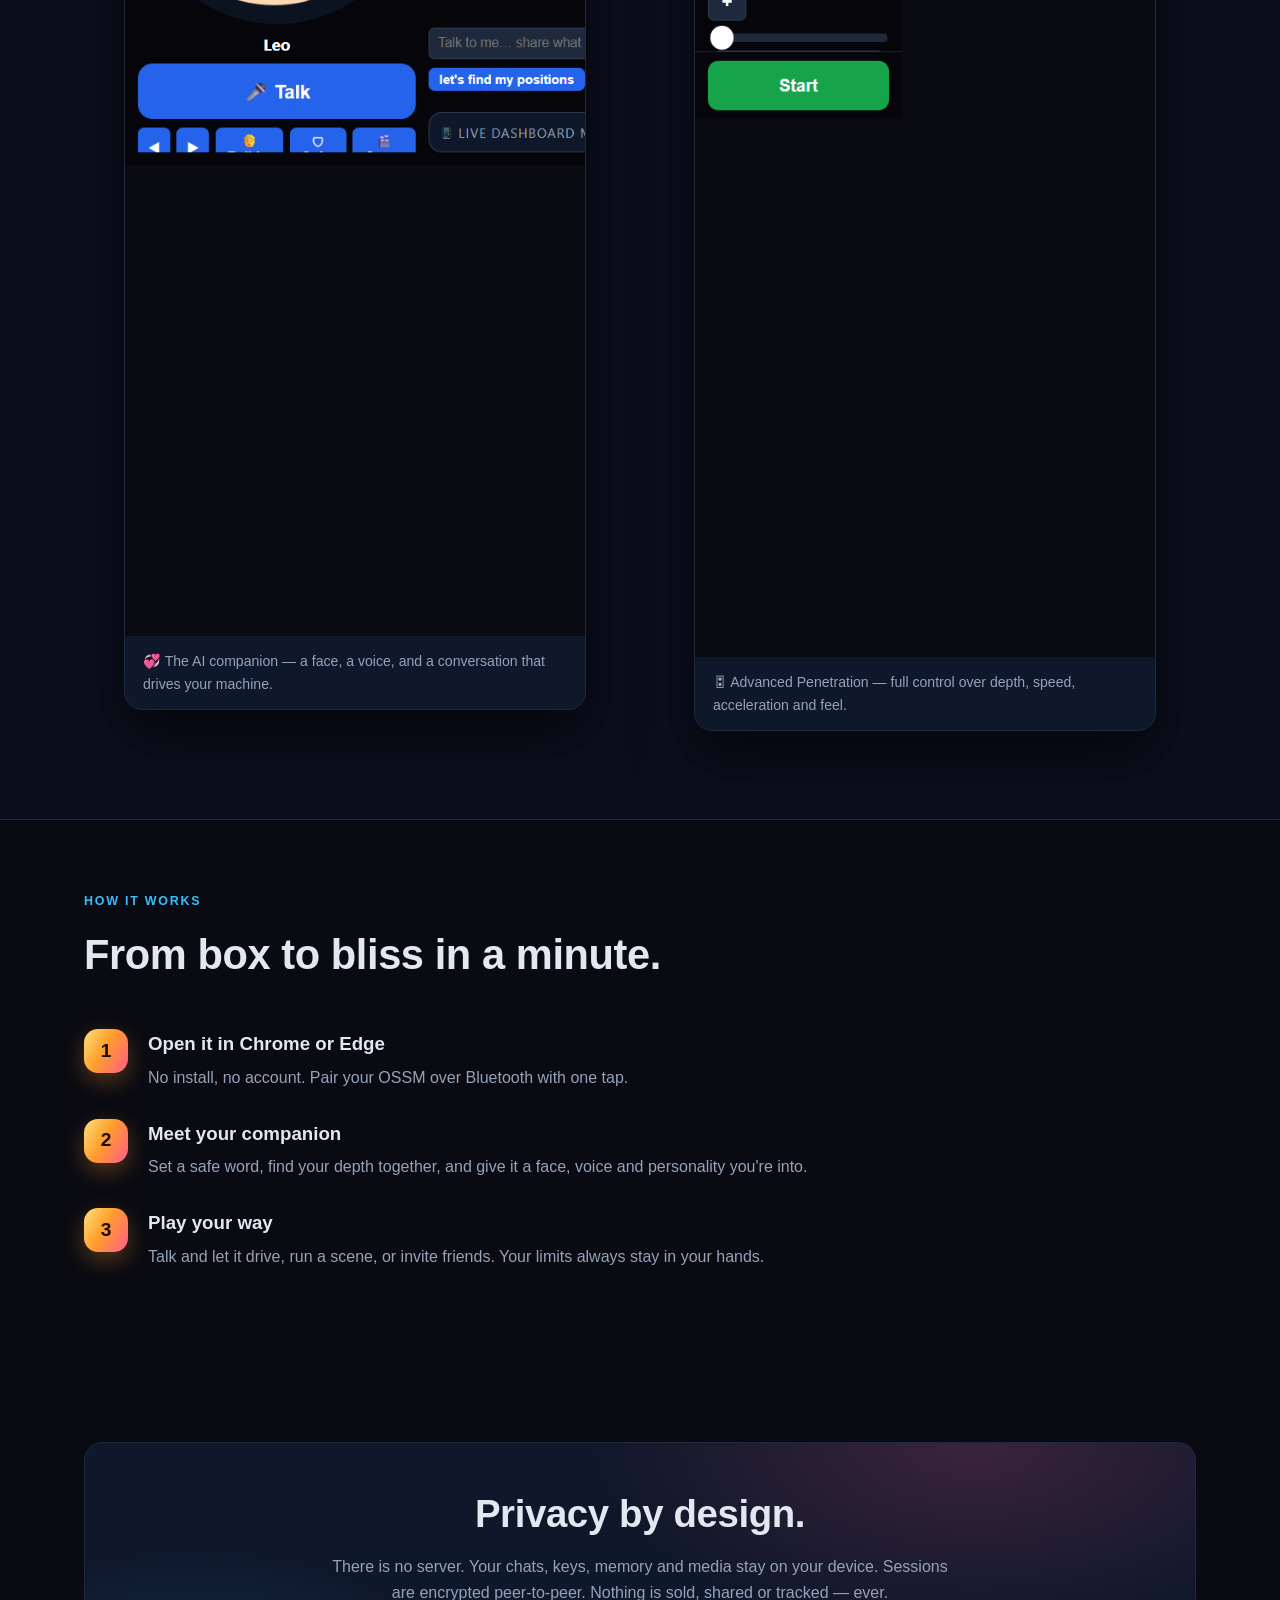
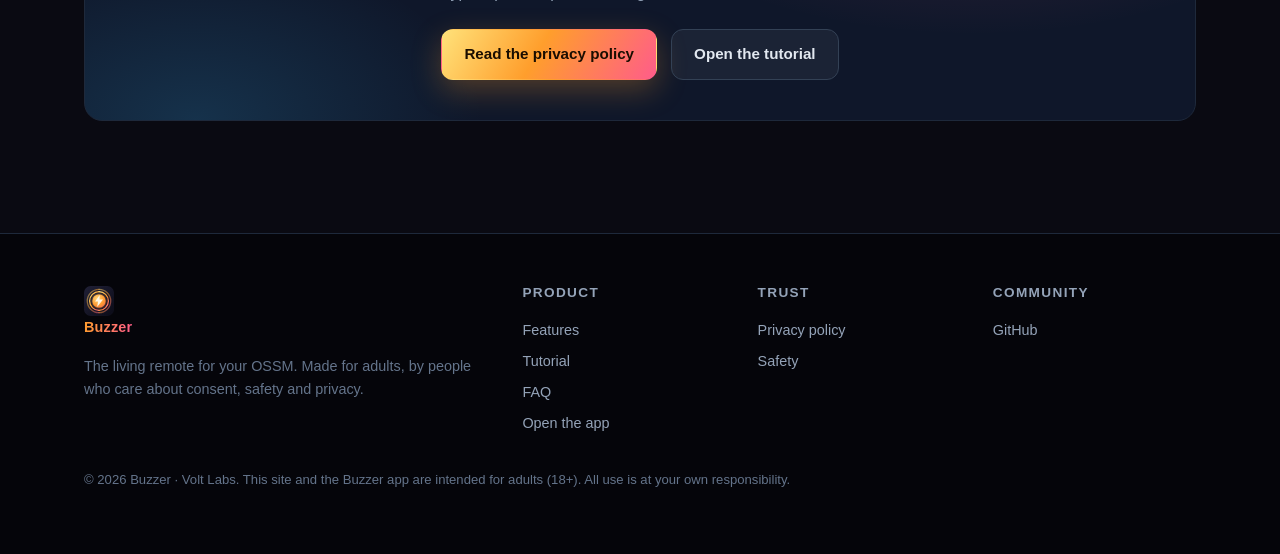
==== commit af0efaa6: "Add Standard + Advanced remote control coverage to landing, features, FAQ and tutorial" ====
--- a/buzzer-home/index.html
+++ b/buzzer-home/index.html
@@ -81,6 +81,21 @@
 
 <section class="section">
   <div class="wrap">
+    <div class="section-head reveal">
+      <div class="kicker">Remote control</div>
+      <h2>First and foremost: a world-class remote.</h2>
+      <p class="lede">Three control modes take you from one-tap simplicity to fine-grained, feel-sculpting motion.</p>
+    </div>
+    <div class="grid cols-3">
+      <a class="card feature reveal" href="features.html#control"><div class="ico">🎚</div><h3>Standard</h3><p>Speed, stroke depth, sensation and patterns — the everyday remote. Tap Start and glide.</p></a>
+      <a class="card feature reveal" href="features.html#control"><div class="ico">🎛</div><h3>Advanced Penetration</h3><p>Depth, in/out speed, acceleration and time modifiers. Sculpt a stroke that breathes, punches or teases.</p></a>
+      <a class="card feature reveal" href="features.html#control"><div class="ico">📈</div><h3>Funscript</h3><p>Load a .funscript and the machine follows every beat of your video, synced to the millisecond.</p></a>
+    </div>
+  </div>
+</section>
+
+<section class="section">
+  <div class="wrap">
     <div class="stat-strip reveal">
       <div class="stat"><div class="num">3</div><div class="lbl">Control modes</div></div>
       <div class="stat"><div class="num">5</div><div class="lbl">AI providers</div></div>
